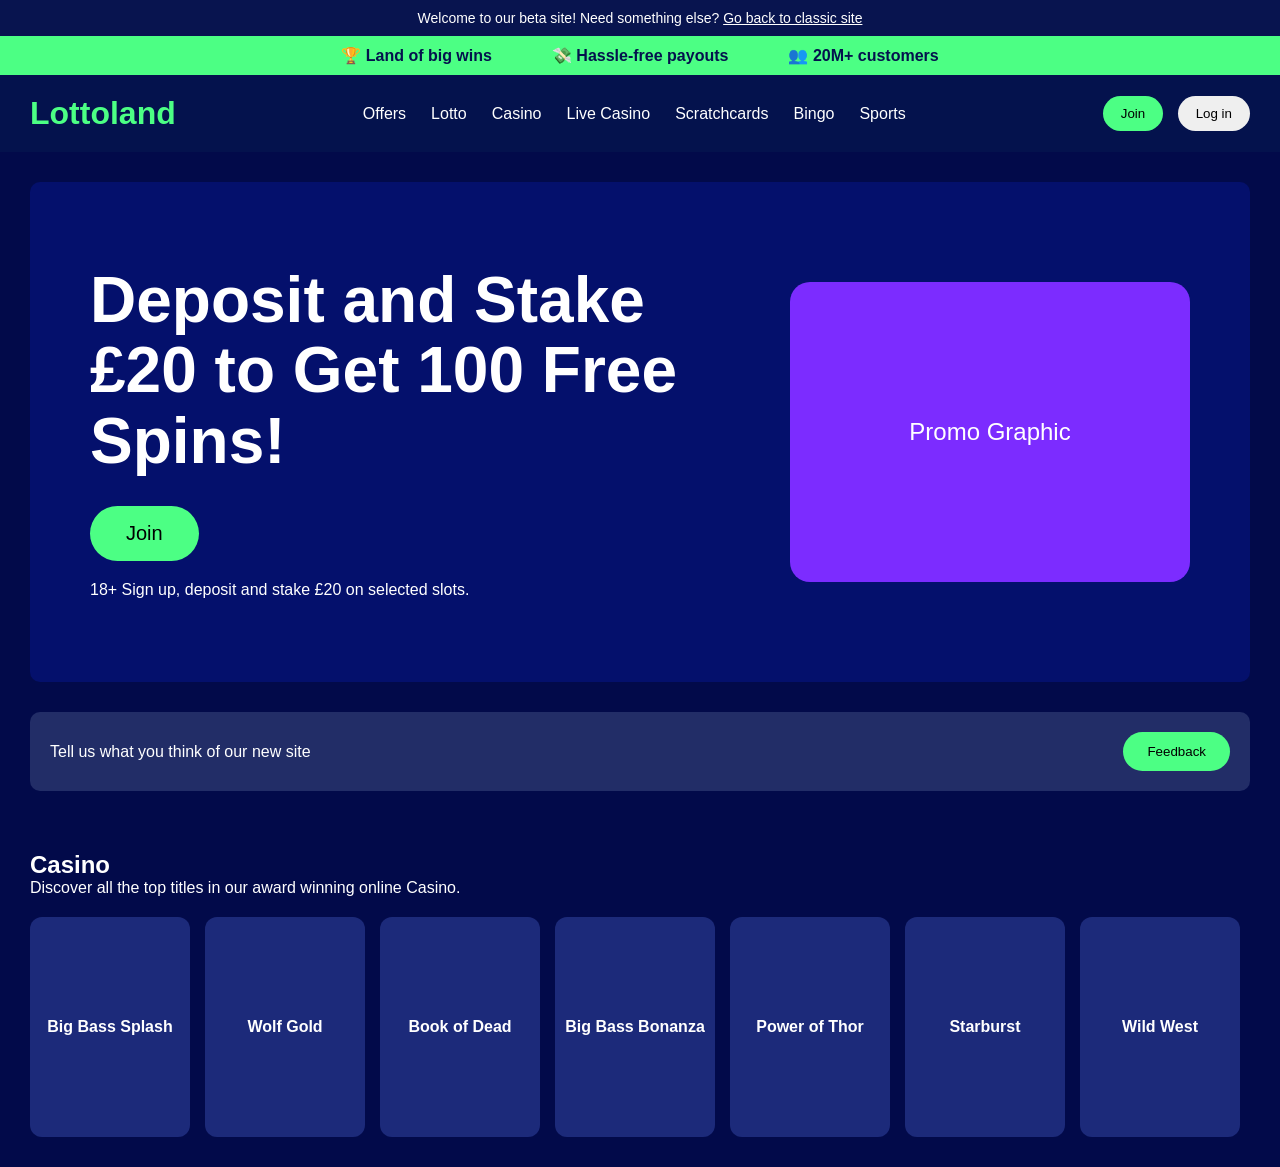
==== homepage.html @ 0b55db42 "Rename index.html to homepage.html" ====
<!DOCTYPE html>
<html lang="en">
<head>
<meta charset="UTF-8">
<meta name="viewport" content="width=device-width, initial-scale=1.0">
<title>Lottoland Beta Replica</title>
<link rel="stylesheet" href="styles.css">
</head>
<body>
<div class="beta-bar">Welcome to our beta site! Need something else? <a href="#">Go back to classic site</a></div>

<div class="feature-bar">
  <span>🏆 Land of big wins</span>
  <span>💸 Hassle-free payouts</span>
  <span>👥 20M+ customers</span>
</div>

<header class="navbar">
  <div class="logo">Lottoland</div>
  <nav>
    <a href="#">Offers</a>
    <a href="#">Lotto</a>
    <a href="#">Casino</a>
    <a href="#">Live Casino</a>
    <a href="#">Scratchcards</a>
    <a href="#">Bingo</a>
    <a href="#">Sports</a>
  </nav>
  <div class="actions">
    <button class="join">Join</button>
    <button>Log in</button>
  </div>
</header>

<section class="hero">
  <div class="hero-text">
    <h1>Deposit and Stake £20 to Get 100 Free Spins!</h1>
    <button class="cta">Join</button>
    <p>18+ Sign up, deposit and stake £20 on selected slots.</p>
  </div>
  <div class="hero-image">
    <div class="placeholder">Promo Graphic</div>
  </div>
</section>

<section class="feedback">
  <span>Tell us what you think of our new site</span>
  <button>Feedback</button>
</section>

<section class="casino">
  <h2>Casino</h2>
  <p>Discover all the top titles in our award winning online Casino.</p>
  <div class="games">
    <div class="card">Big Bass Splash</div>
    <div class="card">Wolf Gold</div>
    <div class="card">Book of Dead</div>
    <div class="card">Big Bass Bonanza</div>
    <div class="card">Power of Thor</div>
    <div class="card">Starburst</div>
    <div class="card">Wild West</div>
    <div class="card">Fluffy Favourites</div>
  </div>
</section>
</body>
</html>
---- styles.css ----
*{margin:0;padding:0;box-sizing:border-box}
body{
font-family:Arial,sans-serif;
background:#020a4a;
color:#fff;
}
.beta-bar{
background:#08144f;
padding:10px;
text-align:center;
font-size:14px;
}
.beta-bar a{color:#fff}
.feature-bar{
background:#4cff84;
color:#04124d;
display:flex;
justify-content:center;
gap:60px;
padding:10px;
font-weight:bold;
}
.navbar{
display:flex;
justify-content:space-between;
align-items:center;
padding:20px 30px;
background:#04124d;
}
.logo{
font-size:32px;
font-weight:bold;
color:#4cff84;
}
nav{
display:flex;
gap:25px;
}
nav a{
color:white;
text-decoration:none;
}
.actions button{
margin-left:10px;
padding:10px 18px;
border-radius:25px;
border:none;
cursor:pointer;
}
.join{
background:#4cff84;
}
.hero{
margin:30px;
background:#04106c;
border-radius:10px;
padding:60px;
display:flex;
justify-content:space-between;
align-items:center;
min-height:500px;
}
.hero h1{
font-size:64px;
max-width:600px;
line-height:1.1;
margin-bottom:30px;
}
.cta{
background:#4cff84;
border:none;
padding:16px 36px;
border-radius:30px;
font-size:20px;
cursor:pointer;
margin-bottom:20px;
}
.hero-image .placeholder{
width:400px;
height:300px;
background:#7c2cff;
border-radius:20px;
display:flex;
align-items:center;
justify-content:center;
font-size:24px;
}
.feedback{
margin:30px;
background:#222d67;
padding:20px;
border-radius:10px;
display:flex;
justify-content:space-between;
align-items:center;
}
.feedback button{
background:#4cff84;
border:none;
padding:12px 24px;
border-radius:24px;
}
.casino{
padding:30px;
}
.games{
display:flex;
gap:15px;
overflow-x:auto;
margin-top:20px;
}
.card{
min-width:160px;
height:220px;
background:#1c2a7a;
border-radius:12px;
display:flex;
align-items:center;
justify-content:center;
text-align:center;
padding:10px;
font-weight:bold;
}
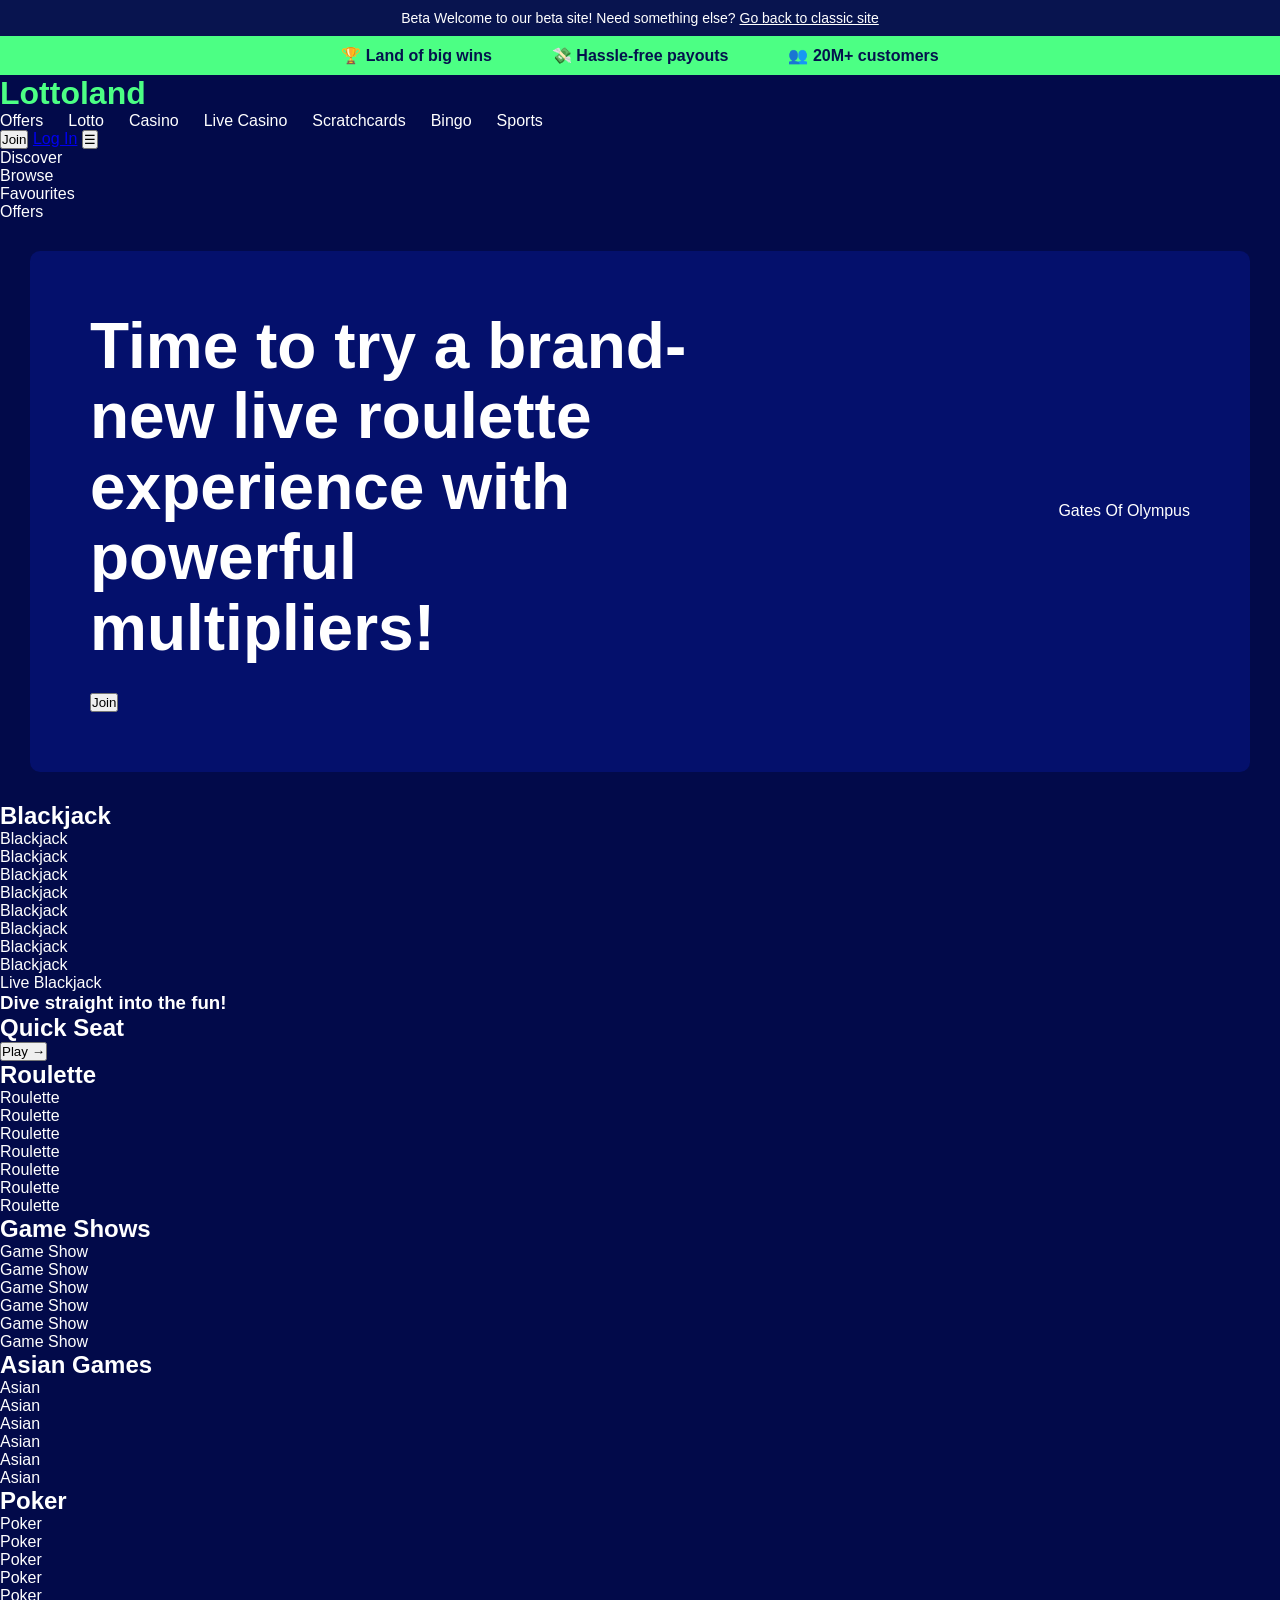
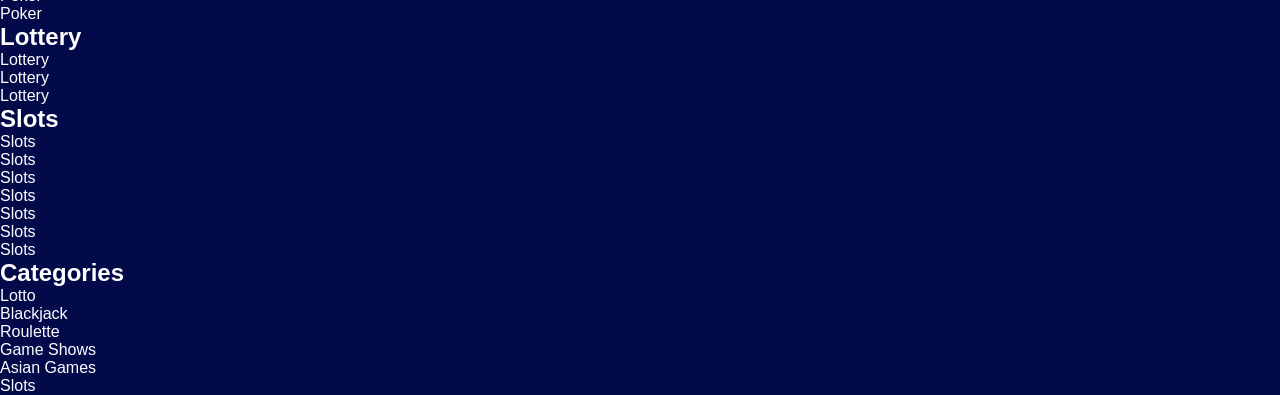
==== commit 6167fc36: "Update homepage.html" ====
--- a/homepage.html
+++ b/homepage.html
@@ -2,65 +2,215 @@
 <html lang="en">
 <head>
 <meta charset="UTF-8">
-<meta name="viewport" content="width=device-width, initial-scale=1.0">
-<title>Lottoland Beta Replica</title>
+<meta name="viewport" content="width=device-width,initial-scale=1.0">
+<title>Live Casino Replica</title>
 <link rel="stylesheet" href="styles.css">
 </head>
 <body>
-<div class="beta-bar">Welcome to our beta site! Need something else? <a href="#">Go back to classic site</a></div>
+
+<div class="beta-bar">
+    <span class="beta-pill">Beta</span>
+    Welcome to our beta site! Need something else?
+    <a href="#">Go back to classic site</a>
+</div>
 
 <div class="feature-bar">
-  <span>🏆 Land of big wins</span>
-  <span>💸 Hassle-free payouts</span>
-  <span>👥 20M+ customers</span>
+    <div>🏆 Land of big wins</div>
+    <div>💸 Hassle-free payouts</div>
+    <div>👥 20M+ customers</div>
 </div>
 
-<header class="navbar">
-  <div class="logo">Lottoland</div>
-  <nav>
-    <a href="#">Offers</a>
-    <a href="#">Lotto</a>
-    <a href="#">Casino</a>
-    <a href="#">Live Casino</a>
-    <a href="#">Scratchcards</a>
-    <a href="#">Bingo</a>
-    <a href="#">Sports</a>
-  </nav>
-  <div class="actions">
-    <button class="join">Join</button>
-    <button>Log in</button>
-  </div>
+<header class="main-header">
+
+    <div class="logo">
+        Lottoland
+    </div>
+
+    <nav class="main-nav">
+        <a href="#">Offers</a>
+        <a href="#">Lotto</a>
+        <a href="#">Casino</a>
+        <a href="#" class="active">Live Casino</a>
+        <a href="#">Scratchcards</a>
+        <a href="#">Bingo</a>
+        <a href="#">Sports</a>
+    </nav>
+
+    <div class="header-actions">
+        <button class="join-btn">Join</button>
+        <a href="#">Log In</a>
+        <button class="menu-btn">☰</button>
+    </div>
+
 </header>
 
+<div class="sub-nav">
+
+    <div class="sub-item">Discover</div>
+    <div class="sub-item">Browse</div>
+    <div class="sub-item">Favourites</div>
+    <div class="sub-item">Offers</div>
+
+</div>
+
 <section class="hero">
-  <div class="hero-text">
-    <h1>Deposit and Stake £20 to Get 100 Free Spins!</h1>
-    <button class="cta">Join</button>
-    <p>18+ Sign up, deposit and stake £20 on selected slots.</p>
-  </div>
-  <div class="hero-image">
-    <div class="placeholder">Promo Graphic</div>
-  </div>
-</section>
-
-<section class="feedback">
-  <span>Tell us what you think of our new site</span>
-  <button>Feedback</button>
-</section>
-
-<section class="casino">
-  <h2>Casino</h2>
-  <p>Discover all the top titles in our award winning online Casino.</p>
-  <div class="games">
-    <div class="card">Big Bass Splash</div>
-    <div class="card">Wolf Gold</div>
-    <div class="card">Book of Dead</div>
-    <div class="card">Big Bass Bonanza</div>
-    <div class="card">Power of Thor</div>
-    <div class="card">Starburst</div>
-    <div class="card">Wild West</div>
-    <div class="card">Fluffy Favourites</div>
-  </div>
-</section>
+
+    <div class="hero-content">
+
+        <h1>
+            Time to try a brand-new
+            live roulette experience
+            with powerful multipliers!
+        </h1>
+
+        <button>Join</button>
+
+    </div>
+
+    <div class="hero-image">
+        <div class="game-art">
+            Gates Of Olympus
+        </div>
+    </div>
+
+</section>
+
+<section class="game-section">
+
+    <div class="section-header">
+        <h2>Blackjack</h2>
+    </div>
+
+    <div class="game-row">
+        <div class="game-card">Blackjack</div>
+        <div class="game-card">Blackjack</div>
+        <div class="game-card">Blackjack</div>
+        <div class="game-card">Blackjack</div>
+        <div class="game-card">Blackjack</div>
+        <div class="game-card">Blackjack</div>
+        <div class="game-card">Blackjack</div>
+        <div class="game-card">Blackjack</div>
+    </div>
+
+</section>
+
+<section class="quick-seat">
+
+    <span class="badge">Live Blackjack</span>
+
+    <h3>Dive straight into the fun!</h3>
+
+    <h1>Quick Seat</h1>
+
+    <button>Play →</button>
+
+</section>
+
+<section class="game-section">
+
+    <h2>Roulette</h2>
+
+    <div class="game-row">
+        <div class="game-card">Roulette</div>
+        <div class="game-card">Roulette</div>
+        <div class="game-card">Roulette</div>
+        <div class="game-card">Roulette</div>
+        <div class="game-card">Roulette</div>
+        <div class="game-card">Roulette</div>
+        <div class="game-card">Roulette</div>
+    </div>
+
+</section>
+
+<section class="game-section">
+
+    <h2>Game Shows</h2>
+
+    <div class="game-row">
+        <div class="game-card">Game Show</div>
+        <div class="game-card">Game Show</div>
+        <div class="game-card">Game Show</div>
+        <div class="game-card">Game Show</div>
+        <div class="game-card">Game Show</div>
+        <div class="game-card">Game Show</div>
+    </div>
+
+</section>
+
+<section class="game-section">
+
+    <h2>Asian Games</h2>
+
+    <div class="game-row">
+        <div class="game-card">Asian</div>
+        <div class="game-card">Asian</div>
+        <div class="game-card">Asian</div>
+        <div class="game-card">Asian</div>
+        <div class="game-card">Asian</div>
+        <div class="game-card">Asian</div>
+    </div>
+
+</section>
+
+<section class="game-section">
+
+    <h2>Poker</h2>
+
+    <div class="game-row">
+        <div class="game-card">Poker</div>
+        <div class="game-card">Poker</div>
+        <div class="game-card">Poker</div>
+        <div class="game-card">Poker</div>
+        <div class="game-card">Poker</div>
+        <div class="game-card">Poker</div>
+    </div>
+
+</section>
+
+<section class="game-section">
+
+    <h2>Lottery</h2>
+
+    <div class="game-row">
+        <div class="game-card">Lottery</div>
+        <div class="game-card">Lottery</div>
+        <div class="game-card">Lottery</div>
+    </div>
+
+</section>
+
+<section class="game-section">
+
+    <h2>Slots</h2>
+
+    <div class="game-row">
+        <div class="game-card">Slots</div>
+        <div class="game-card">Slots</div>
+        <div class="game-card">Slots</div>
+        <div class="game-card">Slots</div>
+        <div class="game-card">Slots</div>
+        <div class="game-card">Slots</div>
+        <div class="game-card">Slots</div>
+    </div>
+
+</section>
+
+<section class="categories">
+
+    <h2>Categories</h2>
+
+    <div class="category-grid">
+
+        <div class="category">Lotto</div>
+        <div class="category">Blackjack</div>
+        <div class="category">Roulette</div>
+        <div class="category">Game Shows</div>
+        <div class="category">Asian Games</div>
+        <div class="category">Slots</div>
+
+    </div>
+
+</section>
+
 </body>
 </html>
